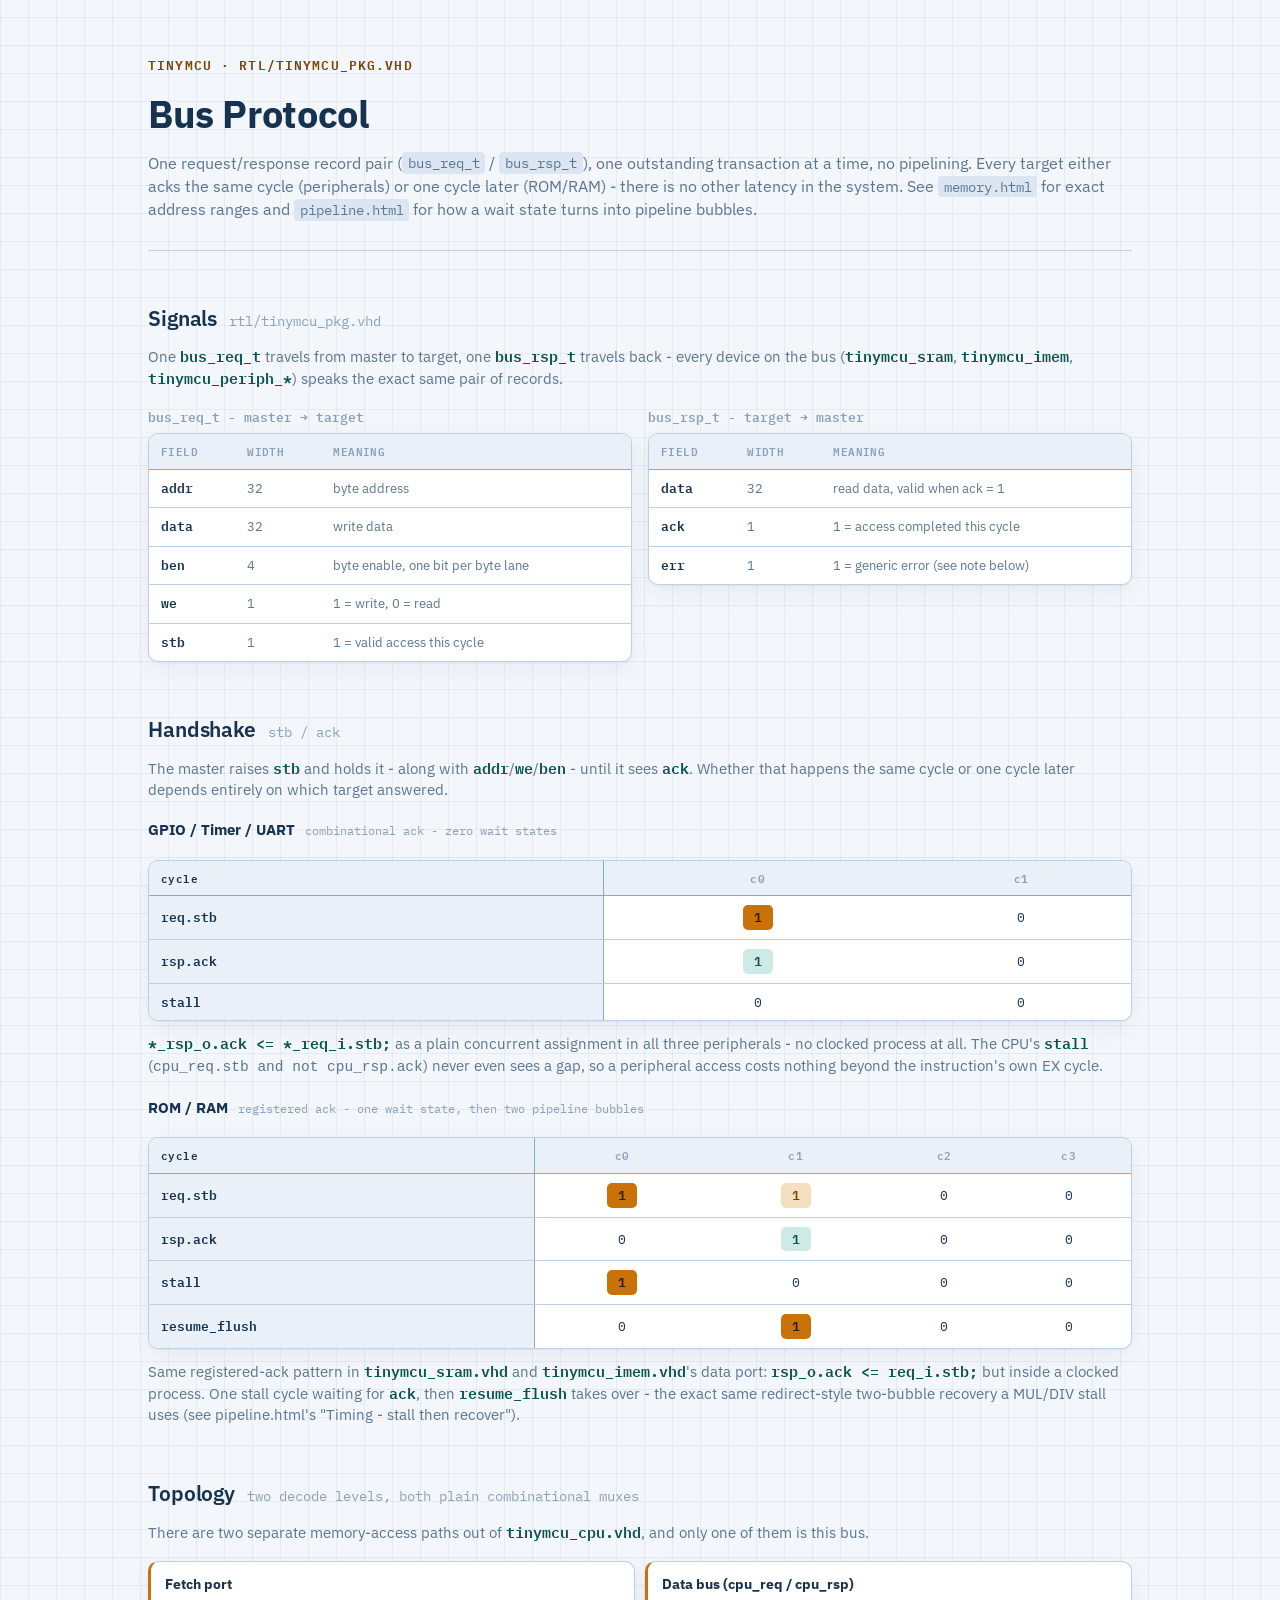
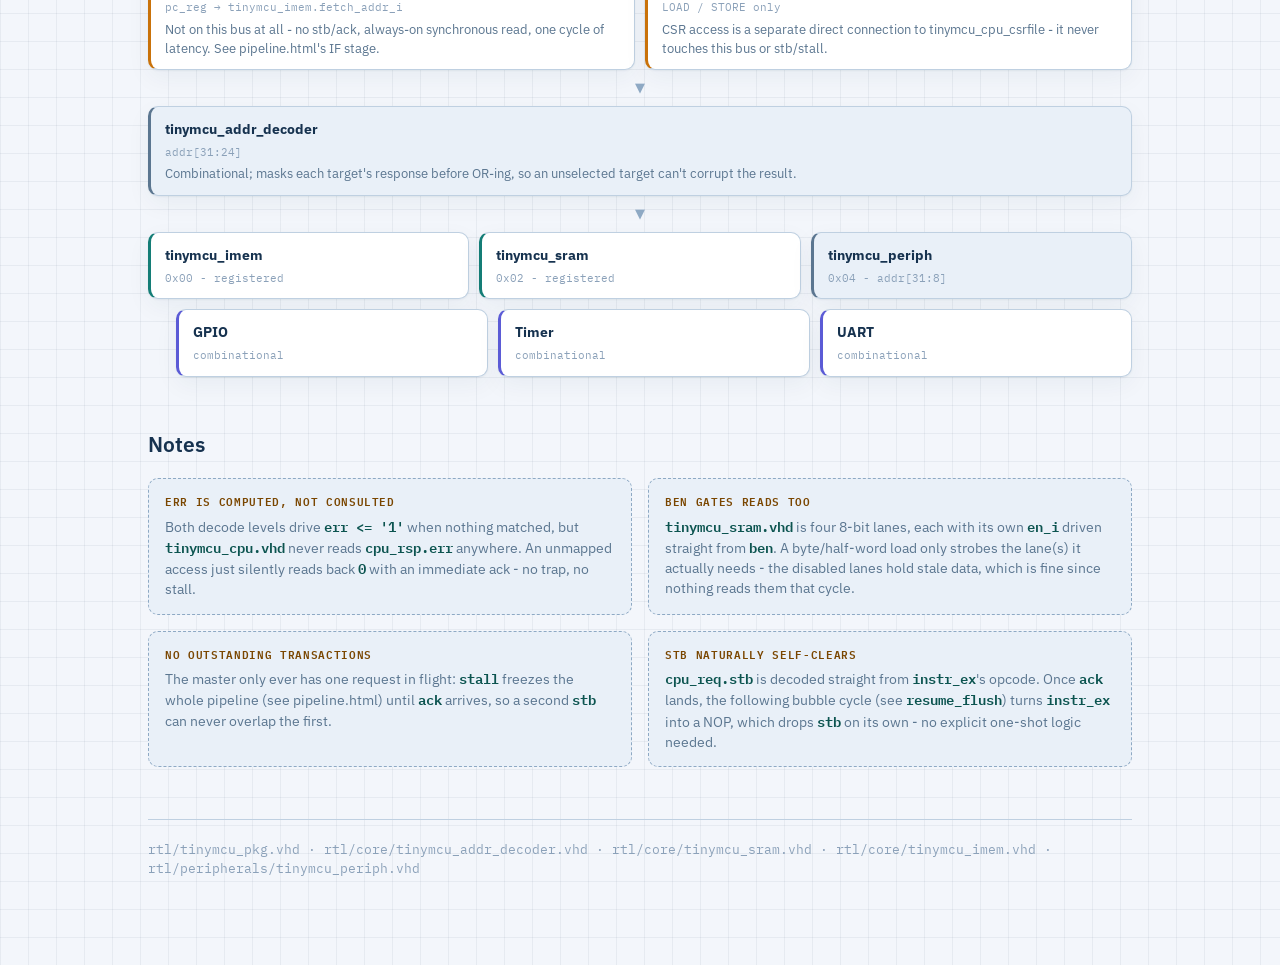
==== docs/bus.html @ 2e3e03ce "Add additional documentation" ====
<!DOCTYPE html>
<html lang="en">
<head>
<meta charset="UTF-8">
<meta name="viewport" content="width=device-width, initial-scale=1.0">
<title>TinyMCU Bus Protocol</title>
<link rel="preconnect" href="https://fonts.googleapis.com">
<link rel="preconnect" href="https://fonts.gstatic.com" crossorigin>
<link href="https://fonts.googleapis.com/css2?family=IBM+Plex+Sans:wght@400;500;600;700&family=IBM+Plex+Mono:wght@400;500;600&display=swap" rel="stylesheet">

<style>
  :root {
    --bg: #f3f6fb;
    --paper-line: rgba(22, 50, 79, 0.06);
    --surface: #ffffff;
    --surface-2: #e9f0f8;
    --surface-3: #dbe6f2;
    --ink: #16324f;
    --ink-dim: #5b7690;
    --ink-faint: #8ba1b9;
    --line: #bfd0e1;
    --line-strong: #8ea9c4;
    --accent: #c9720a;
    --accent-soft: #f4dfc0;
    --accent-ink: #7a4600;
    --accent-2: #147d76;
    --accent-2-soft: #cdeae7;
    --accent-2-ink: #0c5450;
    --accent-3: #5b5bd6;
    --accent-3-soft: #e1e0fa;
    --accent-3-ink: #3a3ab0;
    --shadow: 0 1px 2px rgba(22, 50, 79, 0.06), 0 8px 24px rgba(22, 50, 79, 0.05);
  }

  @media (prefers-color-scheme: dark) {
    :root:not([data-theme="light"]) {
      --bg: #0b2138;
      --paper-line: rgba(255, 255, 255, 0.045);
      --surface: #123255;
      --surface-2: #173b63;
      --surface-3: #1c4370;
      --ink: #eef4fb;
      --ink-dim: #9db4cd;
      --ink-faint: #6e88a3;
      --line: #2f5883;
      --line-strong: #3f6c99;
      --accent: #ffb454;
      --accent-soft: #4a3417;
      --accent-ink: #ffcf94;
      --accent-2: #5fd1c9;
      --accent-2-soft: #0f3d3a;
      --accent-2-ink: #8fe6df;
      --accent-3: #9d9dff;
      --accent-3-soft: #2a2a5c;
      --accent-3-ink: #c1c1ff;
      --shadow: 0 1px 2px rgba(0, 0, 0, 0.3), 0 12px 28px rgba(0, 0, 0, 0.35);
    }
  }

  :root[data-theme="dark"] {
    --bg: #0b2138;
    --paper-line: rgba(255, 255, 255, 0.045);
    --surface: #123255;
    --surface-2: #173b63;
    --surface-3: #1c4370;
    --ink: #eef4fb;
    --ink-dim: #9db4cd;
    --ink-faint: #6e88a3;
    --line: #2f5883;
    --line-strong: #3f6c99;
    --accent: #ffb454;
    --accent-soft: #4a3417;
    --accent-ink: #ffcf94;
    --accent-2: #5fd1c9;
    --accent-2-soft: #0f3d3a;
    --accent-2-ink: #8fe6df;
    --accent-3: #9d9dff;
    --accent-3-soft: #2a2a5c;
    --accent-3-ink: #c1c1ff;
    --shadow: 0 1px 2px rgba(0, 0, 0, 0.3), 0 12px 28px rgba(0, 0, 0, 0.35);
  }

  * { box-sizing: border-box; }

  body {
    margin: 0;
    background:
      repeating-linear-gradient(0deg, var(--paper-line) 0 1px, transparent 1px 28px),
      repeating-linear-gradient(90deg, var(--paper-line) 0 1px, transparent 1px 28px),
      var(--bg);
    color: var(--ink);
    font-family: "IBM Plex Sans", system-ui, -apple-system, "Segoe UI", sans-serif;
    line-height: 1.5;
    -webkit-font-smoothing: antialiased;
  }

  .mono { font-family: "IBM Plex Mono", "SFMono-Regular", Consolas, monospace; }
  .ref {
    font-family: "IBM Plex Mono", "SFMono-Regular", Consolas, monospace;
    font-weight: 600;
    color: var(--accent-2-ink);
  }

  main {
    max-width: 1040px;
    margin: 0 auto;
    padding: 56px 28px 88px;
    display: flex;
    flex-direction: column;
    gap: 52px;
  }

  header {
    display: flex;
    flex-direction: column;
    gap: 10px;
    padding-bottom: 28px;
    border-bottom: 1px solid var(--line);
  }
  .eyebrow {
    font-family: "IBM Plex Mono", monospace;
    font-size: 12.5px;
    letter-spacing: 0.09em;
    text-transform: uppercase;
    color: var(--accent-ink);
    font-weight: 600;
  }
  h1 {
    margin: 0;
    font-size: clamp(28px, 4vw, 38px);
    font-weight: 700;
    letter-spacing: -0.01em;
    text-wrap: balance;
  }
  header p { margin: 0; color: var(--ink-dim); font-size: 15.5px; }
  header p code {
    font-family: "IBM Plex Mono", monospace;
    font-size: 0.92em;
    background: var(--surface-3);
    padding: 0.1em 0.4em;
    border-radius: 4px;
  }

  section { display: flex; flex-direction: column; gap: 18px; }
  .section-head { display: flex; align-items: baseline; gap: 12px; flex-wrap: wrap; }
  h2 { margin: 0; font-size: 21px; font-weight: 600; letter-spacing: -0.005em; }
  .section-sub {
    color: var(--ink-faint);
    font-size: 13.5px;
    font-family: "IBM Plex Mono", monospace;
  }
  section > p.lead { margin: -6px 0 0; color: var(--ink-dim); font-size: 14.5px; }

  /* ---------- Signal field tables ---------- */
  .table-wrap {
    overflow-x: auto;
    border: 1px solid var(--line);
    border-radius: 10px;
    background: var(--surface);
    box-shadow: var(--shadow);
  }
  table.map { border-collapse: collapse; width: 100%; min-width: 520px; font-size: 13px; }
  table.map th, table.map td {
    padding: 9px 12px;
    text-align: left;
    border-bottom: 1px solid var(--line);
    vertical-align: top;
  }
  table.map thead th {
    color: var(--ink-faint);
    font-weight: 600;
    font-size: 11px;
    letter-spacing: 0.04em;
    text-transform: uppercase;
    background: var(--surface-2);
    border-bottom: 1px solid var(--line-strong);
    font-family: "IBM Plex Mono", monospace;
  }
  table.map tbody tr:last-child td { border-bottom: none; }
  table.map td.field {
    font-family: "IBM Plex Mono", monospace;
    font-weight: 600;
    color: var(--ink);
    white-space: nowrap;
  }
  table.map td.desc { color: var(--ink-dim); }

  .signal-pair {
    display: grid;
    grid-template-columns: 1fr 1fr;
    gap: 16px;
  }
  @media (max-width: 760px) { .signal-pair { grid-template-columns: 1fr; } }
  .signal-pair .table-wrap table { min-width: 0; }
  .signal-title {
    font-family: "IBM Plex Mono", monospace;
    font-weight: 600;
    font-size: 13px;
    color: var(--ink-faint);
    margin: 0 0 6px;
  }

  /* ---------- Timing tables (handshake scenarios) ---------- */
  .timing-wrap {
    overflow-x: auto;
    border: 1px solid var(--line);
    border-radius: 10px;
    background: var(--surface);
    box-shadow: var(--shadow);
  }
  table.timing {
    border-collapse: collapse;
    width: 100%;
    min-width: 480px;
    font-family: "IBM Plex Mono", monospace;
    font-size: 12.5px;
  }
  table.timing th, table.timing td {
    padding: 9px 12px;
    text-align: center;
    border-bottom: 1px solid var(--line);
    white-space: nowrap;
  }
  table.timing thead th {
    color: var(--ink-faint);
    font-weight: 600;
    font-size: 11px;
    letter-spacing: 0.04em;
    background: var(--surface-2);
    border-bottom: 1px solid var(--line-strong);
  }
  table.timing thead th:first-child, table.timing tbody th {
    text-align: left;
    color: var(--ink);
    font-weight: 600;
    background: var(--surface-2);
    border-right: 1px solid var(--line-strong);
  }
  table.timing tbody tr:last-child td, table.timing tbody tr:last-child th { border-bottom: none; }
  .cell-tag {
    display: inline-block;
    min-width: 30px;
    padding: 3px 7px;
    border-radius: 5px;
    font-weight: 600;
  }
  .tag-hi   { background: var(--accent); color: #2b1c00; }
  .tag-hold { background: var(--accent-soft); color: var(--accent-ink); }
  .tag-ok   { background: var(--accent-2-soft); color: var(--accent-2-ink); }
  .tag-lo   { color: var(--ink-faint); }

  .scenario-head {
    display: flex;
    align-items: baseline;
    gap: 10px;
    flex-wrap: wrap;
  }
  .scenario-title { font-weight: 700; font-size: 15px; }
  .scenario-cost {
    font-family: "IBM Plex Mono", monospace;
    font-size: 12px;
    color: var(--ink-faint);
  }

  /* ---------- Topology (region cards) ---------- */
  .topo {
    display: flex;
    flex-direction: column;
    gap: 10px;
  }
  .topo-row {
    display: flex;
    align-items: stretch;
    gap: 10px;
    flex-wrap: wrap;
  }
  .node {
    background: var(--surface);
    border: 1px solid var(--line);
    border-radius: 10px;
    box-shadow: var(--shadow);
    padding: 12px 14px;
    flex: 1 1 200px;
    display: flex;
    flex-direction: column;
    gap: 4px;
  }
  .node.master { border-left: 3px solid var(--accent); }
  .node.decoder { border-left: 3px solid var(--ink-dim); background: var(--surface-2); }
  .node.leaf { border-left: 3px solid var(--accent-2); }
  .node.leaf.periph { border-left: 3px solid var(--accent-3); }
  .node .n-name { font-weight: 700; font-size: 14px; }
  .node .n-sub {
    font-family: "IBM Plex Mono", monospace;
    font-size: 11px;
    color: var(--ink-faint);
  }
  .node .n-desc { font-size: 12.5px; color: var(--ink-dim); }

  .topo-arrow {
    text-align: center;
    color: var(--line-strong);
    font-size: 13px;
    margin: -2px 0;
  }

  .indent { margin-left: 28px; }

  /* ---------- Notes ---------- */
  .note {
    background: var(--surface-2);
    border: 1px dashed var(--line-strong);
    border-radius: 10px;
    padding: 14px 16px;
    display: flex;
    flex-direction: column;
    gap: 6px;
  }
  .note-head {
    font-family: "IBM Plex Mono", monospace;
    font-size: 11px;
    font-weight: 600;
    letter-spacing: 0.06em;
    text-transform: uppercase;
    color: var(--accent-ink);
  }
  .note p { margin: 0; color: var(--ink-dim); font-size: 13.5px; }
  .notes-grid { display: grid; grid-template-columns: 1fr 1fr; gap: 16px; }
  @media (max-width: 760px) { .notes-grid { grid-template-columns: 1fr; } }

  footer {
    border-top: 1px solid var(--line);
    padding-top: 20px;
    color: var(--ink-faint);
    font-size: 12.5px;
  }

  @media print {
    @page { size: A4 landscape; margin: 14mm; }
    :root, :root[data-theme="dark"] {
      --bg: #ffffff; --paper-line: transparent; --surface: #ffffff; --surface-2: #f2f5f9;
      --ink: #16324f; --ink-dim: #4c6883; --ink-faint: #7891a9; --line: #c7d5e3;
      --line-strong: #9db4cb; --accent-ink: #7a4600; --accent-2-ink: #0c5450;
      --accent-3-ink: #3a3ab0; --shadow: none;
    }
    body { background: #ffffff; }
    .table-wrap, .timing-wrap, .node { box-shadow: none; }
    section, .node, .note { break-inside: avoid; }
  }
</style>
</head>
<body>
<main>

  <header>
    <div class="eyebrow">TinyMCU &middot; rtl/tinymcu_pkg.vhd</div>
    <h1>Bus Protocol</h1>
    <p>
      One request/response record pair (<code>bus_req_t</code> / <code>bus_rsp_t</code>),
      one outstanding transaction at a time, no pipelining. Every target either acks the
      same cycle (peripherals) or one cycle later (ROM/RAM) - there is no other
      latency in the system. See <code>memory.html</code> for exact address ranges and
      <code>pipeline.html</code> for how a wait state turns into pipeline bubbles.
    </p>
  </header>

  <section>
    <div class="section-head">
      <h2>Signals</h2>
      <span class="section-sub">rtl/tinymcu_pkg.vhd</span>
    </div>
    <p class="lead">
      One <span class="ref">bus_req_t</span> travels from master to target, one
      <span class="ref">bus_rsp_t</span> travels back - every device on the bus
      (<span class="ref">tinymcu_sram</span>, <span class="ref">tinymcu_imem</span>,
      <span class="ref">tinymcu_periph_*</span>) speaks the exact same pair of records.
    </p>

    <div class="signal-pair">
      <div>
        <p class="signal-title">bus_req_t - master &rarr; target</p>
        <div class="table-wrap">
          <table class="map">
            <thead><tr><th>Field</th><th>Width</th><th>Meaning</th></tr></thead>
            <tbody>
              <tr><td class="field">addr</td><td class="desc">32</td><td class="desc">byte address</td></tr>
              <tr><td class="field">data</td><td class="desc">32</td><td class="desc">write data</td></tr>
              <tr><td class="field">ben</td><td class="desc">4</td><td class="desc">byte enable, one bit per byte lane</td></tr>
              <tr><td class="field">we</td><td class="desc">1</td><td class="desc">1 = write, 0 = read</td></tr>
              <tr><td class="field">stb</td><td class="desc">1</td><td class="desc">1 = valid access this cycle</td></tr>
            </tbody>
          </table>
        </div>
      </div>
      <div>
        <p class="signal-title">bus_rsp_t - target &rarr; master</p>
        <div class="table-wrap">
          <table class="map">
            <thead><tr><th>Field</th><th>Width</th><th>Meaning</th></tr></thead>
            <tbody>
              <tr><td class="field">data</td><td class="desc">32</td><td class="desc">read data, valid when ack = 1</td></tr>
              <tr><td class="field">ack</td><td class="desc">1</td><td class="desc">1 = access completed this cycle</td></tr>
              <tr><td class="field">err</td><td class="desc">1</td><td class="desc">1 = generic error (see note below)</td></tr>
            </tbody>
          </table>
        </div>
      </div>
    </div>
  </section>

  <section>
    <div class="section-head">
      <h2>Handshake</h2>
      <span class="section-sub">stb / ack</span>
    </div>
    <p class="lead">
      The master raises <span class="ref">stb</span> and holds it - along with
      <span class="ref">addr</span>/<span class="ref">we</span>/<span class="ref">ben</span> -
      until it sees <span class="ref">ack</span>. Whether that happens the same cycle or one
      cycle later depends entirely on which target answered.
    </p>

    <div class="scenario-head">
      <span class="scenario-title">GPIO / Timer / UART</span>
      <span class="scenario-cost">combinational ack - zero wait states</span>
    </div>
    <div class="timing-wrap">
      <table class="timing">
        <thead><tr><th>cycle</th><th>c0</th><th>c1</th></tr></thead>
        <tbody>
          <tr><th>req.stb</th><td><span class="cell-tag tag-hi">1</span></td><td>0</td></tr>
          <tr><th>rsp.ack</th><td><span class="cell-tag tag-ok">1</span></td><td>0</td></tr>
          <tr><th>stall</th><td>0</td><td>0</td></tr>
        </tbody>
      </table>
    </div>
    <p class="lead">
      <span class="ref">*_rsp_o.ack &lt;= *_req_i.stb;</span> as a plain concurrent
      assignment in all three peripherals - no clocked process at all. The CPU's
      <span class="ref">stall</span> (<code>cpu_req.stb and not cpu_rsp.ack</code>) never
      even sees a gap, so a peripheral access costs nothing beyond the instruction's own EX cycle.
    </p>

    <div class="scenario-head">
      <span class="scenario-title">ROM / RAM</span>
      <span class="scenario-cost">registered ack - one wait state, then two pipeline bubbles</span>
    </div>
    <div class="timing-wrap">
      <table class="timing">
        <thead><tr><th>cycle</th><th>c0</th><th>c1</th><th>c2</th><th>c3</th></tr></thead>
        <tbody>
          <tr><th>req.stb</th><td><span class="cell-tag tag-hi">1</span></td><td><span class="cell-tag tag-hold">1</span></td><td>0</td><td>0</td></tr>
          <tr><th>rsp.ack</th><td>0</td><td><span class="cell-tag tag-ok">1</span></td><td>0</td><td>0</td></tr>
          <tr><th>stall</th><td><span class="cell-tag tag-hi">1</span></td><td>0</td><td>0</td><td>0</td></tr>
          <tr><th>resume_flush</th><td>0</td><td><span class="cell-tag tag-hi">1</span></td><td>0</td><td>0</td></tr>
        </tbody>
      </table>
    </div>
    <p class="lead">
      Same registered-ack pattern in <span class="ref">tinymcu_sram.vhd</span> and
      <span class="ref">tinymcu_imem.vhd</span>'s data port: <span class="ref">rsp_o.ack &lt;= req_i.stb;</span>
      but inside a clocked process. One stall cycle waiting for <span class="ref">ack</span>,
      then <span class="ref">resume_flush</span> takes over - the exact same
      redirect-style two-bubble recovery a MUL/DIV stall uses (see pipeline.html's
      "Timing - stall then recover").
    </p>
  </section>

  <section>
    <div class="section-head">
      <h2>Topology</h2>
      <span class="section-sub">two decode levels, both plain combinational muxes</span>
    </div>
    <p class="lead">
      There are two separate memory-access paths out of <span class="ref">tinymcu_cpu.vhd</span>,
      and only one of them is this bus.
    </p>

    <div class="topo">
      <div class="topo-row">
        <div class="node master">
          <span class="n-name">Fetch port</span>
          <span class="n-sub">pc_reg &rarr; tinymcu_imem.fetch_addr_i</span>
          <span class="n-desc">Not on this bus at all - no stb/ack, always-on synchronous read, one cycle of latency. See pipeline.html's IF stage.</span>
        </div>
        <div class="node master">
          <span class="n-name">Data bus (cpu_req / cpu_rsp)</span>
          <span class="n-sub">LOAD / STORE only</span>
          <span class="n-desc">CSR access is a separate direct connection to tinymcu_cpu_csrfile - it never touches this bus or stb/stall.</span>
        </div>
      </div>

      <div class="topo-arrow">&#9660;</div>

      <div class="topo-row">
        <div class="node decoder" style="flex-basis: 100%;">
          <span class="n-name">tinymcu_addr_decoder</span>
          <span class="n-sub">addr[31:24]</span>
          <span class="n-desc">Combinational; masks each target's response before OR-ing, so an unselected target can't corrupt the result.</span>
        </div>
      </div>

      <div class="topo-arrow">&#9660;</div>

      <div class="topo-row">
        <div class="node leaf">
          <span class="n-name">tinymcu_imem</span>
          <span class="n-sub">0x00 - registered</span>
        </div>
        <div class="node leaf">
          <span class="n-name">tinymcu_sram</span>
          <span class="n-sub">0x02 - registered</span>
        </div>
        <div class="node decoder">
          <span class="n-name">tinymcu_periph</span>
          <span class="n-sub">0x04 - addr[31:8]</span>
        </div>
      </div>

      <div class="topo-row indent" style="flex-basis: 66%;">
        <div class="node leaf periph">
          <span class="n-name">GPIO</span>
          <span class="n-sub">combinational</span>
        </div>
        <div class="node leaf periph">
          <span class="n-name">Timer</span>
          <span class="n-sub">combinational</span>
        </div>
        <div class="node leaf periph">
          <span class="n-name">UART</span>
          <span class="n-sub">combinational</span>
        </div>
      </div>
    </div>
  </section>

  <section>
    <div class="section-head">
      <h2>Notes</h2>
    </div>
    <div class="notes-grid">
      <div class="note">
        <div class="note-head">err is computed, not consulted</div>
        <p>
          Both decode levels drive <span class="ref">err &lt;= '1'</span> when nothing
          matched, but <span class="ref">tinymcu_cpu.vhd</span> never reads
          <span class="ref">cpu_rsp.err</span> anywhere. An unmapped access just silently
          reads back <span class="ref">0</span> with an immediate ack - no trap, no stall.
        </p>
      </div>
      <div class="note">
        <div class="note-head">ben gates reads too</div>
        <p>
          <span class="ref">tinymcu_sram.vhd</span> is four 8-bit lanes, each with its own
          <span class="ref">en_i</span> driven straight from <span class="ref">ben</span>.
          A byte/half-word load only strobes the lane(s) it actually needs - the
          disabled lanes hold stale data, which is fine since nothing reads them that cycle.
        </p>
      </div>
      <div class="note">
        <div class="note-head">No outstanding transactions</div>
        <p>
          The master only ever has one request in flight: <span class="ref">stall</span>
          freezes the whole pipeline (see pipeline.html) until <span class="ref">ack</span>
          arrives, so a second <span class="ref">stb</span> can never overlap the first.
        </p>
      </div>
      <div class="note">
        <div class="note-head">stb naturally self-clears</div>
        <p>
          <span class="ref">cpu_req.stb</span> is decoded straight from
          <span class="ref">instr_ex</span>'s opcode. Once <span class="ref">ack</span> lands,
          the following bubble cycle (see <span class="ref">resume_flush</span>) turns
          <span class="ref">instr_ex</span> into a NOP, which drops <span class="ref">stb</span>
          on its own - no explicit one-shot logic needed.
        </p>
      </div>
    </div>
  </section>

  <footer>
    <span class="mono">rtl/tinymcu_pkg.vhd &middot; rtl/core/tinymcu_addr_decoder.vhd &middot; rtl/core/tinymcu_sram.vhd &middot; rtl/core/tinymcu_imem.vhd &middot; rtl/peripherals/tinymcu_periph.vhd</span>
  </footer>

</main>
</body>
</html>
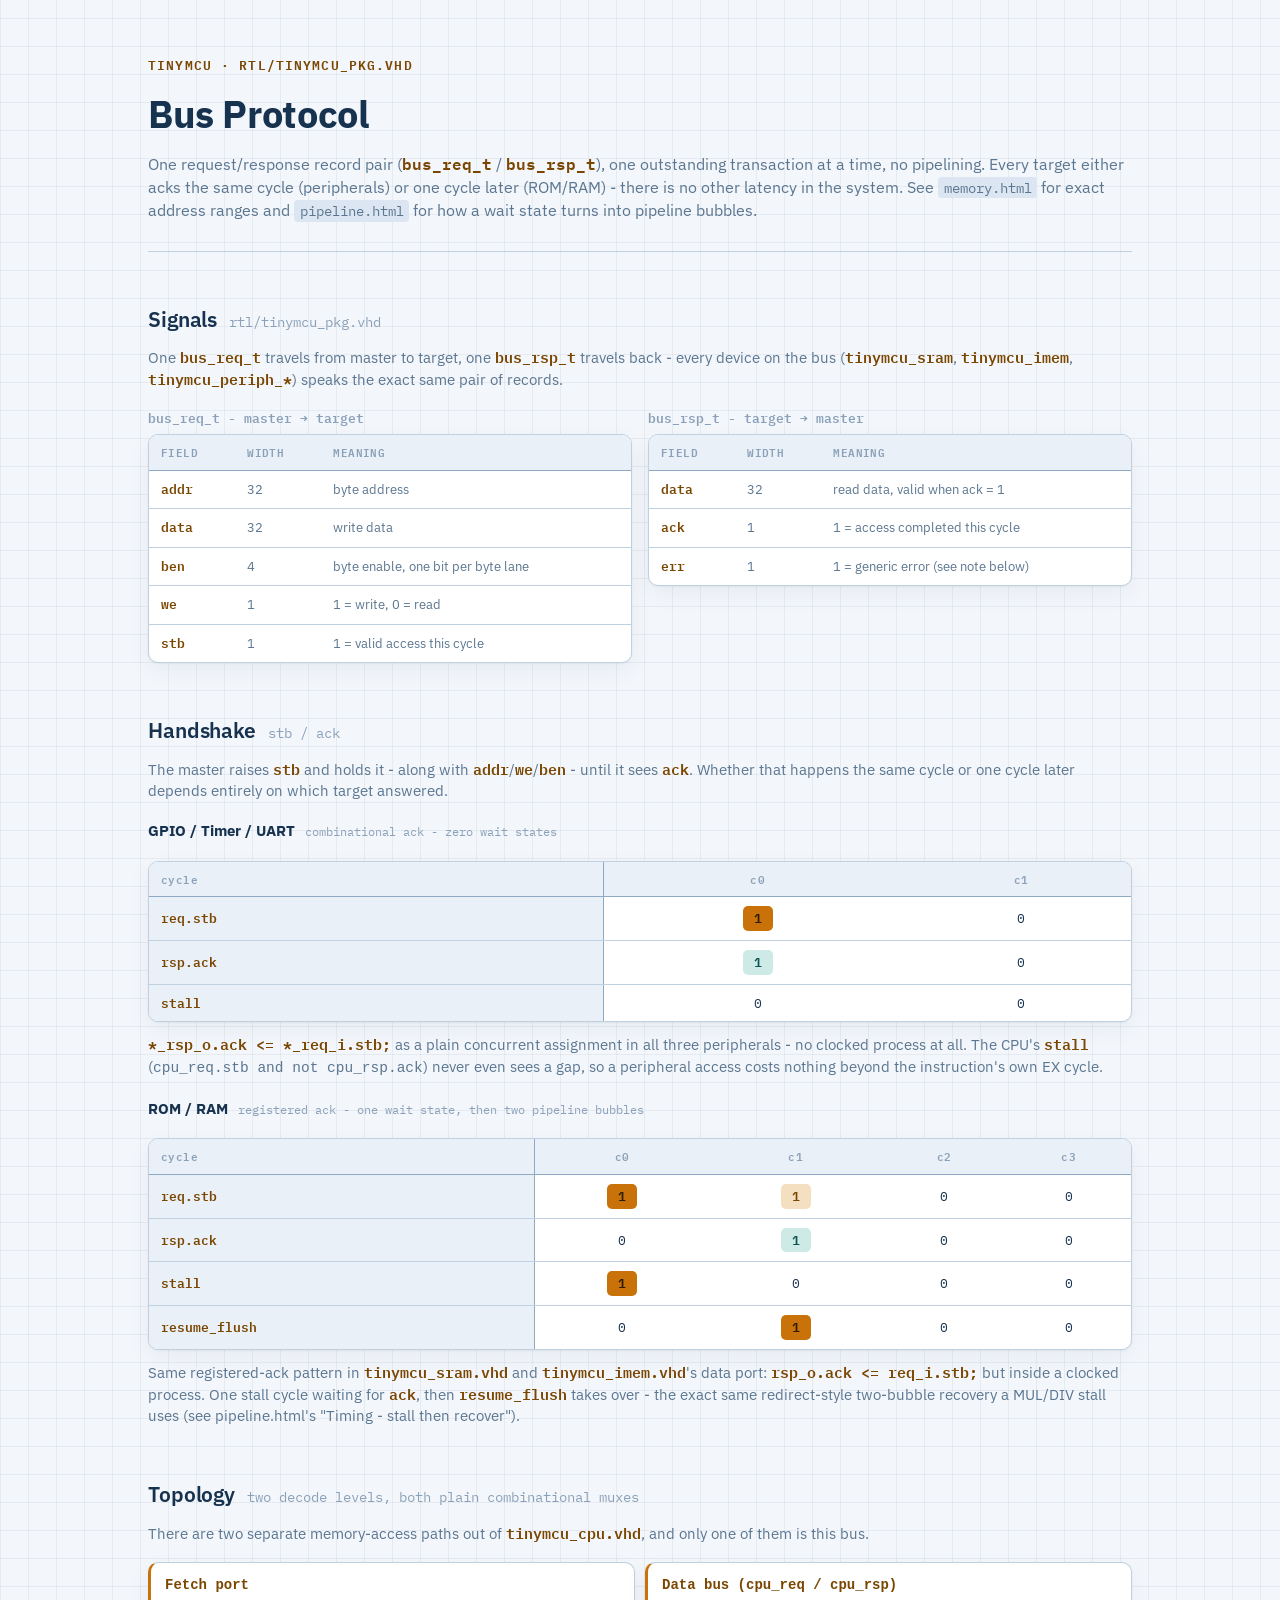
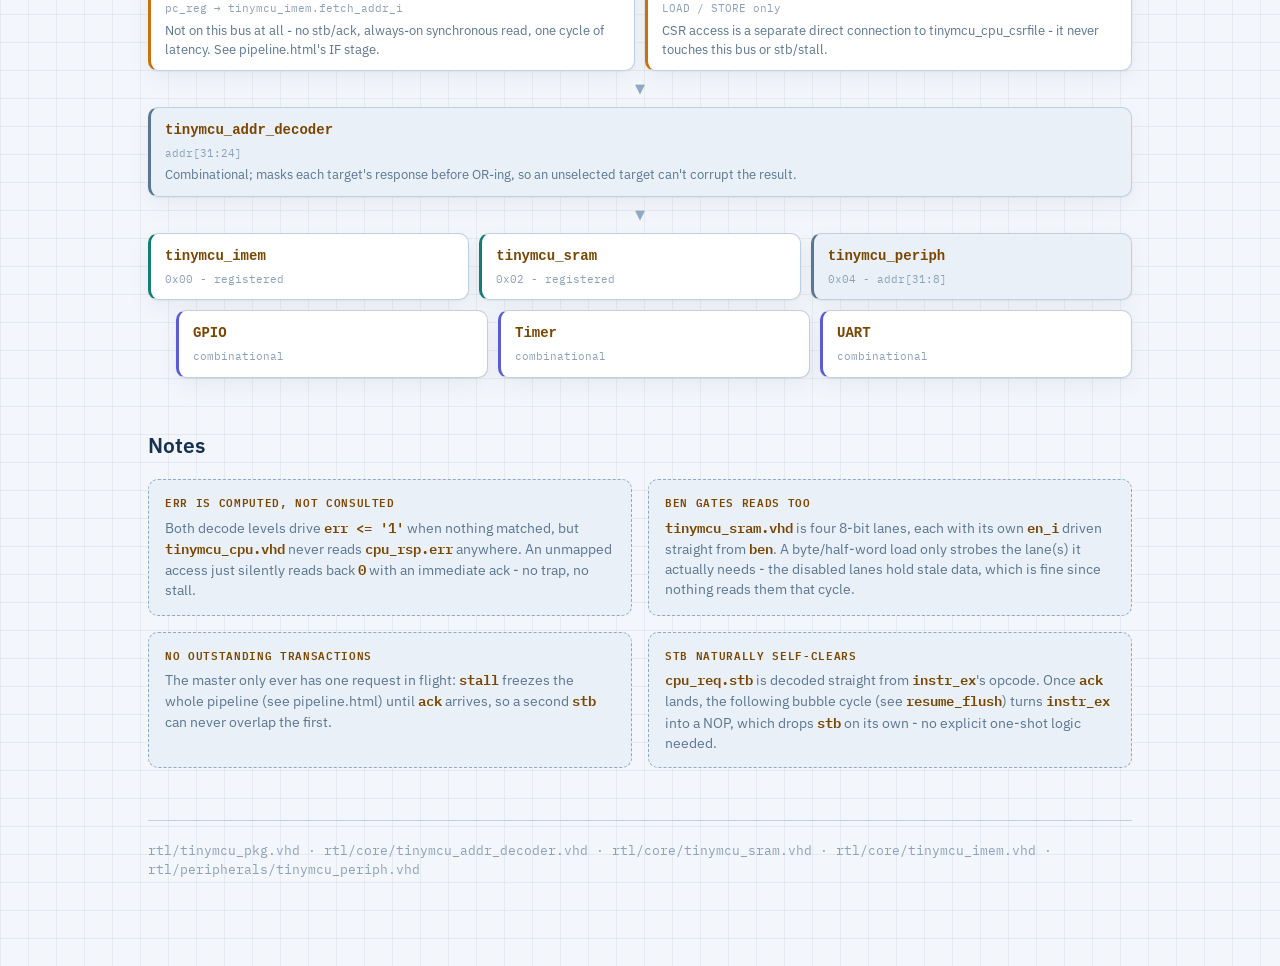
==== commit 8a4e8f8b: "Add interrupt support for the GPIO module" ====
--- a/docs/bus.html
+++ b/docs/bus.html
@@ -7,183 +7,11 @@
 <link rel="preconnect" href="https://fonts.googleapis.com">
 <link rel="preconnect" href="https://fonts.gstatic.com" crossorigin>
 <link href="https://fonts.googleapis.com/css2?family=IBM+Plex+Sans:wght@400;500;600;700&family=IBM+Plex+Mono:wght@400;500;600&display=swap" rel="stylesheet">
+<link rel="stylesheet" href="tinymcu-docs.css">
 
 <style>
-  :root {
-    --bg: #f3f6fb;
-    --paper-line: rgba(22, 50, 79, 0.06);
-    --surface: #ffffff;
-    --surface-2: #e9f0f8;
-    --surface-3: #dbe6f2;
-    --ink: #16324f;
-    --ink-dim: #5b7690;
-    --ink-faint: #8ba1b9;
-    --line: #bfd0e1;
-    --line-strong: #8ea9c4;
-    --accent: #c9720a;
-    --accent-soft: #f4dfc0;
-    --accent-ink: #7a4600;
-    --accent-2: #147d76;
-    --accent-2-soft: #cdeae7;
-    --accent-2-ink: #0c5450;
-    --accent-3: #5b5bd6;
-    --accent-3-soft: #e1e0fa;
-    --accent-3-ink: #3a3ab0;
-    --shadow: 0 1px 2px rgba(22, 50, 79, 0.06), 0 8px 24px rgba(22, 50, 79, 0.05);
-  }
-
-  @media (prefers-color-scheme: dark) {
-    :root:not([data-theme="light"]) {
-      --bg: #0b2138;
-      --paper-line: rgba(255, 255, 255, 0.045);
-      --surface: #123255;
-      --surface-2: #173b63;
-      --surface-3: #1c4370;
-      --ink: #eef4fb;
-      --ink-dim: #9db4cd;
-      --ink-faint: #6e88a3;
-      --line: #2f5883;
-      --line-strong: #3f6c99;
-      --accent: #ffb454;
-      --accent-soft: #4a3417;
-      --accent-ink: #ffcf94;
-      --accent-2: #5fd1c9;
-      --accent-2-soft: #0f3d3a;
-      --accent-2-ink: #8fe6df;
-      --accent-3: #9d9dff;
-      --accent-3-soft: #2a2a5c;
-      --accent-3-ink: #c1c1ff;
-      --shadow: 0 1px 2px rgba(0, 0, 0, 0.3), 0 12px 28px rgba(0, 0, 0, 0.35);
-    }
-  }
-
-  :root[data-theme="dark"] {
-    --bg: #0b2138;
-    --paper-line: rgba(255, 255, 255, 0.045);
-    --surface: #123255;
-    --surface-2: #173b63;
-    --surface-3: #1c4370;
-    --ink: #eef4fb;
-    --ink-dim: #9db4cd;
-    --ink-faint: #6e88a3;
-    --line: #2f5883;
-    --line-strong: #3f6c99;
-    --accent: #ffb454;
-    --accent-soft: #4a3417;
-    --accent-ink: #ffcf94;
-    --accent-2: #5fd1c9;
-    --accent-2-soft: #0f3d3a;
-    --accent-2-ink: #8fe6df;
-    --accent-3: #9d9dff;
-    --accent-3-soft: #2a2a5c;
-    --accent-3-ink: #c1c1ff;
-    --shadow: 0 1px 2px rgba(0, 0, 0, 0.3), 0 12px 28px rgba(0, 0, 0, 0.35);
-  }
-
-  * { box-sizing: border-box; }
-
-  body {
-    margin: 0;
-    background:
-      repeating-linear-gradient(0deg, var(--paper-line) 0 1px, transparent 1px 28px),
-      repeating-linear-gradient(90deg, var(--paper-line) 0 1px, transparent 1px 28px),
-      var(--bg);
-    color: var(--ink);
-    font-family: "IBM Plex Sans", system-ui, -apple-system, "Segoe UI", sans-serif;
-    line-height: 1.5;
-    -webkit-font-smoothing: antialiased;
-  }
-
-  .mono { font-family: "IBM Plex Mono", "SFMono-Regular", Consolas, monospace; }
-  .ref {
-    font-family: "IBM Plex Mono", "SFMono-Regular", Consolas, monospace;
-    font-weight: 600;
-    color: var(--accent-2-ink);
-  }
-
-  main {
-    max-width: 1040px;
-    margin: 0 auto;
-    padding: 56px 28px 88px;
-    display: flex;
-    flex-direction: column;
-    gap: 52px;
-  }
-
-  header {
-    display: flex;
-    flex-direction: column;
-    gap: 10px;
-    padding-bottom: 28px;
-    border-bottom: 1px solid var(--line);
-  }
-  .eyebrow {
-    font-family: "IBM Plex Mono", monospace;
-    font-size: 12.5px;
-    letter-spacing: 0.09em;
-    text-transform: uppercase;
-    color: var(--accent-ink);
-    font-weight: 600;
-  }
-  h1 {
-    margin: 0;
-    font-size: clamp(28px, 4vw, 38px);
-    font-weight: 700;
-    letter-spacing: -0.01em;
-    text-wrap: balance;
-  }
-  header p { margin: 0; color: var(--ink-dim); font-size: 15.5px; }
-  header p code {
-    font-family: "IBM Plex Mono", monospace;
-    font-size: 0.92em;
-    background: var(--surface-3);
-    padding: 0.1em 0.4em;
-    border-radius: 4px;
-  }
-
-  section { display: flex; flex-direction: column; gap: 18px; }
-  .section-head { display: flex; align-items: baseline; gap: 12px; flex-wrap: wrap; }
-  h2 { margin: 0; font-size: 21px; font-weight: 600; letter-spacing: -0.005em; }
-  .section-sub {
-    color: var(--ink-faint);
-    font-size: 13.5px;
-    font-family: "IBM Plex Mono", monospace;
-  }
-  section > p.lead { margin: -6px 0 0; color: var(--ink-dim); font-size: 14.5px; }
-
-  /* ---------- Signal field tables ---------- */
-  .table-wrap {
-    overflow-x: auto;
-    border: 1px solid var(--line);
-    border-radius: 10px;
-    background: var(--surface);
-    box-shadow: var(--shadow);
-  }
-  table.map { border-collapse: collapse; width: 100%; min-width: 520px; font-size: 13px; }
-  table.map th, table.map td {
-    padding: 9px 12px;
-    text-align: left;
-    border-bottom: 1px solid var(--line);
-    vertical-align: top;
-  }
-  table.map thead th {
-    color: var(--ink-faint);
-    font-weight: 600;
-    font-size: 11px;
-    letter-spacing: 0.04em;
-    text-transform: uppercase;
-    background: var(--surface-2);
-    border-bottom: 1px solid var(--line-strong);
-    font-family: "IBM Plex Mono", monospace;
-  }
-  table.map tbody tr:last-child td { border-bottom: none; }
-  table.map td.field {
-    font-family: "IBM Plex Mono", monospace;
-    font-weight: 600;
-    color: var(--ink);
-    white-space: nowrap;
-  }
-  table.map td.desc { color: var(--ink-dim); }
+  /* ---------- Signal field tables: page-specific width ---------- */
+  table.map { min-width: 520px; }
 
   .signal-pair {
     display: grid;
@@ -200,54 +28,8 @@
     margin: 0 0 6px;
   }
 
-  /* ---------- Timing tables (handshake scenarios) ---------- */
-  .timing-wrap {
-    overflow-x: auto;
-    border: 1px solid var(--line);
-    border-radius: 10px;
-    background: var(--surface);
-    box-shadow: var(--shadow);
-  }
-  table.timing {
-    border-collapse: collapse;
-    width: 100%;
-    min-width: 480px;
-    font-family: "IBM Plex Mono", monospace;
-    font-size: 12.5px;
-  }
-  table.timing th, table.timing td {
-    padding: 9px 12px;
-    text-align: center;
-    border-bottom: 1px solid var(--line);
-    white-space: nowrap;
-  }
-  table.timing thead th {
-    color: var(--ink-faint);
-    font-weight: 600;
-    font-size: 11px;
-    letter-spacing: 0.04em;
-    background: var(--surface-2);
-    border-bottom: 1px solid var(--line-strong);
-  }
-  table.timing thead th:first-child, table.timing tbody th {
-    text-align: left;
-    color: var(--ink);
-    font-weight: 600;
-    background: var(--surface-2);
-    border-right: 1px solid var(--line-strong);
-  }
-  table.timing tbody tr:last-child td, table.timing tbody tr:last-child th { border-bottom: none; }
-  .cell-tag {
-    display: inline-block;
-    min-width: 30px;
-    padding: 3px 7px;
-    border-radius: 5px;
-    font-weight: 600;
-  }
-  .tag-hi   { background: var(--accent); color: #2b1c00; }
-  .tag-hold { background: var(--accent-soft); color: var(--accent-ink); }
-  .tag-ok   { background: var(--accent-2-soft); color: var(--accent-2-ink); }
-  .tag-lo   { color: var(--ink-faint); }
+  /* ---------- Timing tables (handshake scenarios): page-specific width ---------- */
+  table.timing { min-width: 480px; }
 
   .scenario-head {
     display: flex;
@@ -289,7 +71,7 @@
   .node.decoder { border-left: 3px solid var(--ink-dim); background: var(--surface-2); }
   .node.leaf { border-left: 3px solid var(--accent-2); }
   .node.leaf.periph { border-left: 3px solid var(--accent-3); }
-  .node .n-name { font-weight: 700; font-size: 14px; }
+  .node .n-name { font-family: "IBM Plex Mono", monospace; font-weight: 700; font-size: 14px; color: var(--accent-ink); }
   .node .n-sub {
     font-family: "IBM Plex Mono", monospace;
     font-size: 11px;
@@ -306,46 +88,11 @@
 
   .indent { margin-left: 28px; }
 
-  /* ---------- Notes ---------- */
-  .note {
-    background: var(--surface-2);
-    border: 1px dashed var(--line-strong);
-    border-radius: 10px;
-    padding: 14px 16px;
-    display: flex;
-    flex-direction: column;
-    gap: 6px;
-  }
-  .note-head {
-    font-family: "IBM Plex Mono", monospace;
-    font-size: 11px;
-    font-weight: 600;
-    letter-spacing: 0.06em;
-    text-transform: uppercase;
-    color: var(--accent-ink);
-  }
-  .note p { margin: 0; color: var(--ink-dim); font-size: 13.5px; }
-  .notes-grid { display: grid; grid-template-columns: 1fr 1fr; gap: 16px; }
-  @media (max-width: 760px) { .notes-grid { grid-template-columns: 1fr; } }
-
-  footer {
-    border-top: 1px solid var(--line);
-    padding-top: 20px;
-    color: var(--ink-faint);
-    font-size: 12.5px;
-  }
-
+  /* ---------- Print: page-specific additions on top of the shared
+     print base (docs/tinymcu-docs.css) ---------- */
   @media print {
-    @page { size: A4 landscape; margin: 14mm; }
-    :root, :root[data-theme="dark"] {
-      --bg: #ffffff; --paper-line: transparent; --surface: #ffffff; --surface-2: #f2f5f9;
-      --ink: #16324f; --ink-dim: #4c6883; --ink-faint: #7891a9; --line: #c7d5e3;
-      --line-strong: #9db4cb; --accent-ink: #7a4600; --accent-2-ink: #0c5450;
-      --accent-3-ink: #3a3ab0; --shadow: none;
-    }
-    body { background: #ffffff; }
-    .table-wrap, .timing-wrap, .node { box-shadow: none; }
-    section, .node, .note { break-inside: avoid; }
+    .node { box-shadow: none; }
+    .node, .note { break-inside: avoid; }
   }
 </style>
 </head>
@@ -356,7 +103,7 @@
     <div class="eyebrow">TinyMCU &middot; rtl/tinymcu_pkg.vhd</div>
     <h1>Bus Protocol</h1>
     <p>
-      One request/response record pair (<code>bus_req_t</code> / <code>bus_rsp_t</code>),
+      One request/response record pair (<span class="ref">bus_req_t</span> / <span class="ref">bus_rsp_t</span>),
       one outstanding transaction at a time, no pipelining. Every target either acks the
       same cycle (peripherals) or one cycle later (ROM/RAM) - there is no other
       latency in the system. See <code>memory.html</code> for exact address ranges and
--- a/docs/tinymcu-docs.css
+++ b/docs/tinymcu-docs.css
@@ -0,0 +1,352 @@
+/*
+ * Shared stylesheet for the TinyMCU docs/*.html reference documents
+ * (pipeline.html, memory.html, bus.html, gpio.html). Holds everything
+ * that's genuinely common: the color/type tokens, base typography, and
+ * the handful of components every doc reuses (header, section
+ * scaffolding, table.map, table.timing, .note, footer, print base).
+ *
+ * One rule drives all of it: `.ref` is THE style for "this text names a
+ * specific signal/register/field/function" -- bold mono, --accent-ink --
+ * used identically whether it's a <span> in prose or a table cell
+ * (table.map td.field, table.api td.fn, table.timing tbody th). Colors
+ * that encode something ELSE (which memory region, what a signal
+ * drives, a pin's drive state, ...) are deliberately different and stay
+ * defined in each page's own <style> block, not here.
+ */
+
+:root {
+  --bg: #f3f6fb;
+  --paper-line: rgba(22, 50, 79, 0.06);
+  --surface: #ffffff;
+  --surface-2: #e9f0f8;
+  --surface-3: #dbe6f2;
+  --ink: #16324f;
+  --ink-dim: #5b7690;
+  --ink-faint: #8ba1b9;
+  --line: #bfd0e1;
+  --line-strong: #8ea9c4;
+  --accent: #c9720a;
+  --accent-soft: #f4dfc0;
+  --accent-ink: #7a4600;
+  --accent-2: #147d76;
+  --accent-2-soft: #cdeae7;
+  --accent-2-ink: #0c5450;
+  --accent-3: #5b5bd6;
+  --accent-3-soft: #e1e0fa;
+  --accent-3-ink: #3a3ab0;
+  --shadow: 0 1px 2px rgba(22, 50, 79, 0.06), 0 8px 24px rgba(22, 50, 79, 0.05);
+}
+
+@media (prefers-color-scheme: dark) {
+  :root:not([data-theme="light"]) {
+    --bg: #0b2138;
+    --paper-line: rgba(255, 255, 255, 0.045);
+    --surface: #123255;
+    --surface-2: #173b63;
+    --surface-3: #1c4370;
+    --ink: #eef4fb;
+    --ink-dim: #9db4cd;
+    --ink-faint: #6e88a3;
+    --line: #2f5883;
+    --line-strong: #3f6c99;
+    --accent: #ffb454;
+    --accent-soft: #4a3417;
+    --accent-ink: #ffcf94;
+    --accent-2: #5fd1c9;
+    --accent-2-soft: #0f3d3a;
+    --accent-2-ink: #8fe6df;
+    --accent-3: #9d9dff;
+    --accent-3-soft: #2a2a5c;
+    --accent-3-ink: #c1c1ff;
+    --shadow: 0 1px 2px rgba(0, 0, 0, 0.3), 0 12px 28px rgba(0, 0, 0, 0.35);
+  }
+}
+
+:root[data-theme="dark"] {
+  --bg: #0b2138;
+  --paper-line: rgba(255, 255, 255, 0.045);
+  --surface: #123255;
+  --surface-2: #173b63;
+  --surface-3: #1c4370;
+  --ink: #eef4fb;
+  --ink-dim: #9db4cd;
+  --ink-faint: #6e88a3;
+  --line: #2f5883;
+  --line-strong: #3f6c99;
+  --accent: #ffb454;
+  --accent-soft: #4a3417;
+  --accent-ink: #ffcf94;
+  --accent-2: #5fd1c9;
+  --accent-2-soft: #0f3d3a;
+  --accent-2-ink: #8fe6df;
+  --accent-3: #9d9dff;
+  --accent-3-soft: #2a2a5c;
+  --accent-3-ink: #c1c1ff;
+  --shadow: 0 1px 2px rgba(0, 0, 0, 0.3), 0 12px 28px rgba(0, 0, 0, 0.35);
+}
+
+* { box-sizing: border-box; }
+
+body {
+  margin: 0;
+  background:
+    repeating-linear-gradient(0deg, var(--paper-line) 0 1px, transparent 1px 28px),
+    repeating-linear-gradient(90deg, var(--paper-line) 0 1px, transparent 1px 28px),
+    var(--bg);
+  color: var(--ink);
+  font-family: "IBM Plex Sans", system-ui, -apple-system, "Segoe UI", sans-serif;
+  line-height: 1.5;
+  -webkit-font-smoothing: antialiased;
+}
+
+.mono { font-family: "IBM Plex Mono", "SFMono-Regular", Consolas, monospace; }
+
+/* THE variable/signal/register/function name style -- text and tables alike. */
+.ref,
+table.map td.field,
+table.api td.fn,
+table.timing tbody th {
+  font-family: "IBM Plex Mono", "SFMono-Regular", Consolas, monospace;
+  font-weight: 600;
+  color: var(--accent-ink);
+}
+
+.cyc {
+  font-family: "IBM Plex Mono", "SFMono-Regular", Consolas, monospace;
+  font-weight: 600;
+  font-size: 0.9em;
+  color: var(--ink);
+  background: var(--surface-3);
+  padding: 1px 6px;
+  border-radius: 4px;
+  white-space: nowrap;
+}
+
+main {
+  max-width: 1040px;
+  margin: 0 auto;
+  padding: 56px 28px 88px;
+  display: flex;
+  flex-direction: column;
+  gap: 52px;
+}
+
+/* ---------- Header ---------- */
+header {
+  display: flex;
+  flex-direction: column;
+  gap: 10px;
+  padding-bottom: 28px;
+  border-bottom: 1px solid var(--line);
+}
+
+.eyebrow {
+  font-family: "IBM Plex Mono", monospace;
+  font-size: 12.5px;
+  letter-spacing: 0.09em;
+  text-transform: uppercase;
+  color: var(--accent-ink);
+  font-weight: 600;
+}
+
+h1 {
+  margin: 0;
+  font-size: clamp(28px, 4vw, 38px);
+  font-weight: 700;
+  letter-spacing: -0.01em;
+  text-wrap: balance;
+}
+
+header p {
+  margin: 0;
+  color: var(--ink-dim);
+  font-size: 15.5px;
+}
+
+header p code {
+  font-family: "IBM Plex Mono", monospace;
+  font-size: 0.92em;
+  background: var(--surface-3);
+  padding: 0.1em 0.4em;
+  border-radius: 4px;
+}
+
+/* ---------- Section scaffolding ---------- */
+section { display: flex; flex-direction: column; gap: 18px; }
+
+.section-head { display: flex; align-items: baseline; gap: 12px; flex-wrap: wrap; }
+
+h2 {
+  margin: 0;
+  font-size: 21px;
+  font-weight: 600;
+  letter-spacing: -0.005em;
+}
+
+.section-sub {
+  color: var(--ink-faint);
+  font-size: 13.5px;
+  font-family: "IBM Plex Mono", monospace;
+}
+
+section > p.lead {
+  margin: -6px 0 0;
+  color: var(--ink-dim);
+  font-size: 14.5px;
+}
+
+/* ---------- table.map (register/signal field tables) ---------- */
+.table-wrap {
+  overflow-x: auto;
+  border: 1px solid var(--line);
+  border-radius: 10px;
+  background: var(--surface);
+  box-shadow: var(--shadow);
+}
+
+table.map { border-collapse: collapse; width: 100%; font-size: 13px; }
+table.map th, table.map td {
+  padding: 9px 12px;
+  text-align: left;
+  border-bottom: 1px solid var(--line);
+  vertical-align: top;
+}
+table.map thead th {
+  color: var(--ink-faint);
+  font-weight: 600;
+  font-size: 11px;
+  letter-spacing: 0.04em;
+  text-transform: uppercase;
+  background: var(--surface-2);
+  border-bottom: 1px solid var(--line-strong);
+  font-family: "IBM Plex Mono", monospace;
+}
+table.map tbody tr:last-child td { border-bottom: none; }
+table.map td.field { white-space: nowrap; }
+table.map td.desc { color: var(--ink-dim); }
+table.map td.desc code {
+  font-family: "IBM Plex Mono", monospace;
+  color: var(--accent-ink);
+  font-weight: 600;
+}
+
+/* ---------- table.timing (cycle-by-cycle traces) ---------- */
+.timing-wrap {
+  overflow-x: auto;
+  border: 1px solid var(--line);
+  border-radius: 10px;
+  background: var(--surface);
+  box-shadow: var(--shadow);
+}
+
+table.timing {
+  border-collapse: collapse;
+  width: 100%;
+  font-family: "IBM Plex Mono", monospace;
+  font-size: 12.5px;
+}
+table.timing th, table.timing td {
+  padding: 9px 12px;
+  text-align: center;
+  border-bottom: 1px solid var(--line);
+  white-space: nowrap;
+}
+table.timing thead th {
+  color: var(--ink-faint);
+  font-weight: 600;
+  font-size: 11px;
+  letter-spacing: 0.04em;
+  background: var(--surface-2);
+  border-bottom: 1px solid var(--line-strong);
+}
+table.timing thead th:first-child, table.timing tbody th {
+  text-align: left;
+  background: var(--surface-2);
+  border-right: 1px solid var(--line-strong);
+}
+table.timing tbody th .hint { display: block; font-weight: 400; color: var(--ink-faint); font-size: 10.5px; margin-top: 1px; }
+table.timing tbody tr:last-child td, table.timing tbody tr:last-child th { border-bottom: none; }
+
+.cell-tag {
+  display: inline-block;
+  min-width: 30px;
+  padding: 3px 7px;
+  border-radius: 5px;
+  font-weight: 600;
+}
+.tag-idle   { color: var(--ink-faint); }
+.tag-hold   { background: var(--accent-soft); color: var(--accent-ink); }
+.tag-bubble { background: transparent; color: var(--accent-ink); border: 1px dashed var(--accent); }
+.tag-ok     { background: var(--accent-2-soft); color: var(--accent-2-ink); }
+.tag-hi     { background: var(--accent); color: #2b1c00; }
+.tag-lo     { color: var(--ink-faint); }
+
+/* ---------- Callout / note ---------- */
+.note {
+  background: var(--surface-2);
+  border: 1px dashed var(--line-strong);
+  border-radius: 10px;
+  padding: 14px 16px;
+  display: flex;
+  flex-direction: column;
+  gap: 6px;
+}
+.note-head {
+  font-family: "IBM Plex Mono", monospace;
+  font-size: 11px;
+  font-weight: 600;
+  letter-spacing: 0.06em;
+  text-transform: uppercase;
+  color: var(--accent-ink);
+}
+.note p { margin: 0; color: var(--ink-dim); font-size: 13.5px; }
+.notes-grid { display: grid; grid-template-columns: 1fr 1fr; gap: 16px; }
+@media (max-width: 760px) { .notes-grid { grid-template-columns: 1fr; } }
+
+footer {
+  border-top: 1px solid var(--line);
+  padding-top: 20px;
+  color: var(--ink-faint);
+  font-size: 12.5px;
+}
+footer .mono { color: var(--ink-faint); }
+
+/* ---------- Print (shared base; each page adds its own layout rules) ---------- */
+@media print {
+  /* Some browsers' print dialogs override this with whatever
+     orientation the user has picked (often portrait by default) -- if a
+     diagram comes out portrait-cramped, pick "Landscape" / "Querformat"
+     in the dialog's layout option explicitly. */
+  @page { size: A4 landscape; margin: 14mm; }
+
+  :root, :root[data-theme="dark"] {
+    --bg: #ffffff;
+    --paper-line: transparent;
+    --surface: #ffffff;
+    --surface-2: #f2f5f9;
+    --surface-3: #e7edf4;
+    --ink: #16324f;
+    --ink-dim: #4c6883;
+    --ink-faint: #7891a9;
+    --line: #c7d5e3;
+    --line-strong: #9db4cb;
+    --accent: #c9720a;
+    --accent-soft: #f4dfc0;
+    --accent-ink: #7a4600;
+    --accent-2: #147d76;
+    --accent-2-soft: #cdeae7;
+    --accent-2-ink: #0c5450;
+    --accent-3: #5b5bd6;
+    --accent-3-soft: #e1e0fa;
+    --accent-3-ink: #3a3ab0;
+    --shadow: none;
+  }
+
+  body { background: #ffffff; }
+  section { break-inside: avoid; }
+  .table-wrap, .timing-wrap { box-shadow: none; }
+  table.timing { font-size: 10.5px; }
+  table.timing th, table.timing td { padding: 6px 8px; }
+  .timing-wrap { overflow: visible; border-radius: 6px; }
+  table.timing thead th:first-child, table.timing tbody th { position: static; }
+}
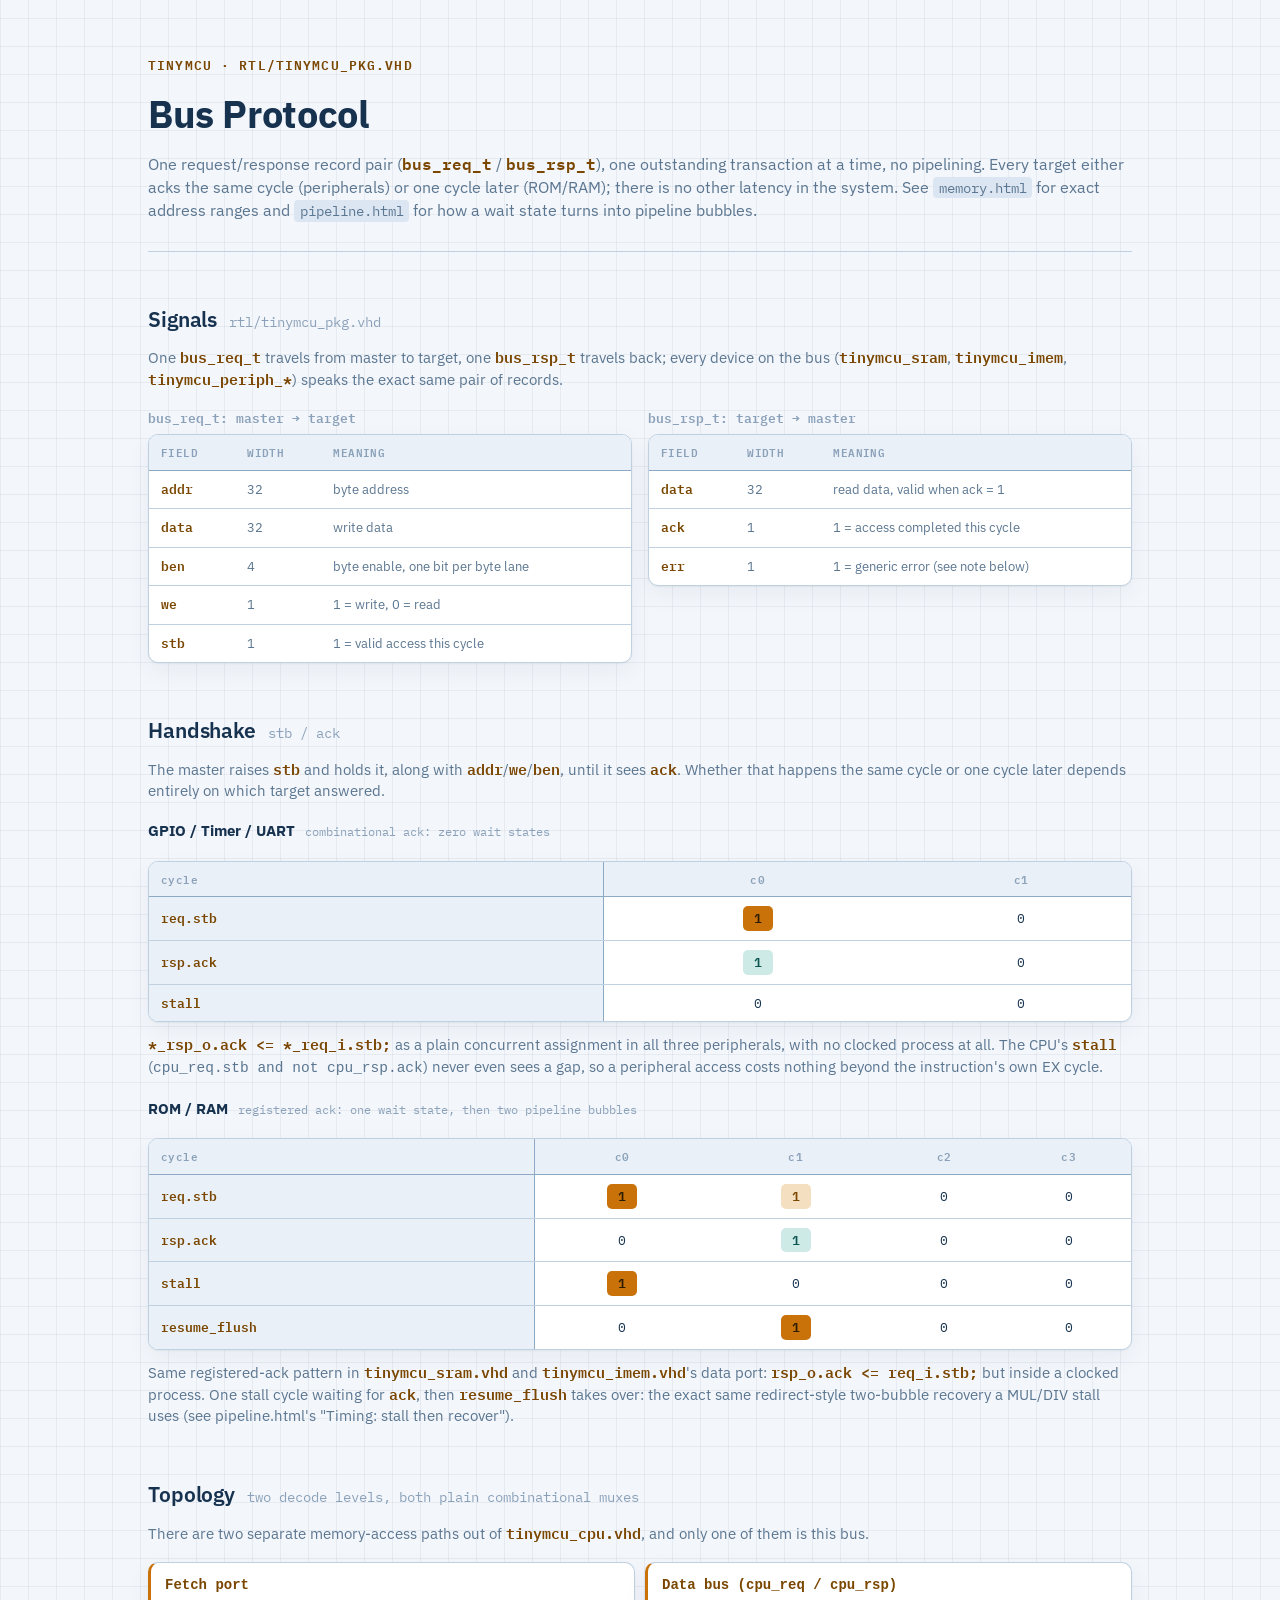
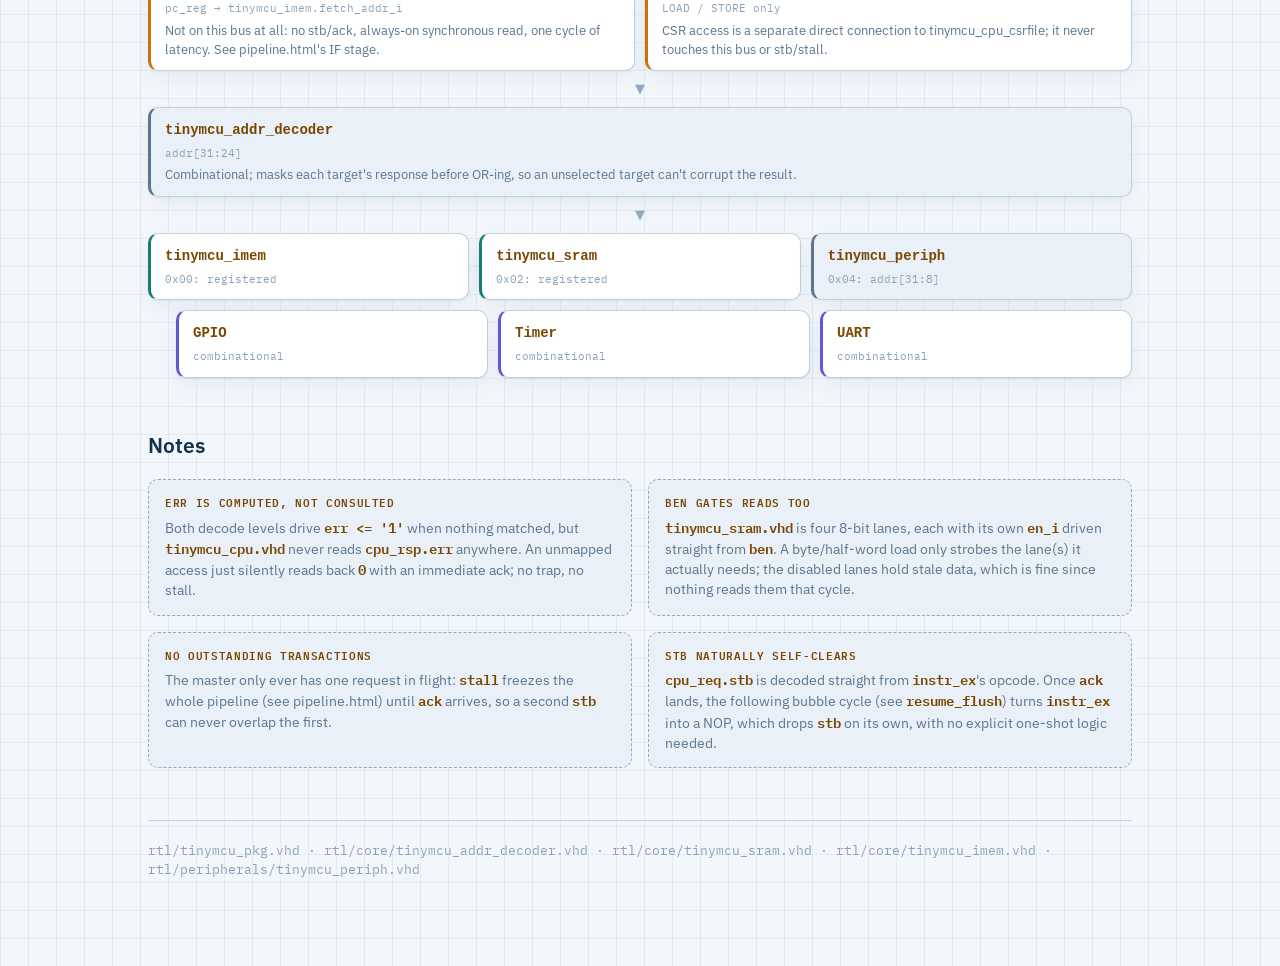
==== commit cd9755f3: "Update documentation" ====
--- a/docs/bus.html
+++ b/docs/bus.html
@@ -105,7 +105,7 @@
     <p>
       One request/response record pair (<span class="ref">bus_req_t</span> / <span class="ref">bus_rsp_t</span>),
       one outstanding transaction at a time, no pipelining. Every target either acks the
-      same cycle (peripherals) or one cycle later (ROM/RAM) - there is no other
+      same cycle (peripherals) or one cycle later (ROM/RAM); there is no other
       latency in the system. See <code>memory.html</code> for exact address ranges and
       <code>pipeline.html</code> for how a wait state turns into pipeline bubbles.
     </p>
@@ -118,14 +118,14 @@
     </div>
     <p class="lead">
       One <span class="ref">bus_req_t</span> travels from master to target, one
-      <span class="ref">bus_rsp_t</span> travels back - every device on the bus
+      <span class="ref">bus_rsp_t</span> travels back; every device on the bus
       (<span class="ref">tinymcu_sram</span>, <span class="ref">tinymcu_imem</span>,
       <span class="ref">tinymcu_periph_*</span>) speaks the exact same pair of records.
     </p>
 
     <div class="signal-pair">
       <div>
-        <p class="signal-title">bus_req_t - master &rarr; target</p>
+        <p class="signal-title">bus_req_t: master &rarr; target</p>
         <div class="table-wrap">
           <table class="map">
             <thead><tr><th>Field</th><th>Width</th><th>Meaning</th></tr></thead>
@@ -140,7 +140,7 @@
         </div>
       </div>
       <div>
-        <p class="signal-title">bus_rsp_t - target &rarr; master</p>
+        <p class="signal-title">bus_rsp_t: target &rarr; master</p>
         <div class="table-wrap">
           <table class="map">
             <thead><tr><th>Field</th><th>Width</th><th>Meaning</th></tr></thead>
@@ -161,15 +161,15 @@
       <span class="section-sub">stb / ack</span>
     </div>
     <p class="lead">
-      The master raises <span class="ref">stb</span> and holds it - along with
-      <span class="ref">addr</span>/<span class="ref">we</span>/<span class="ref">ben</span> -
+      The master raises <span class="ref">stb</span> and holds it, along with
+      <span class="ref">addr</span>/<span class="ref">we</span>/<span class="ref">ben</span>,
       until it sees <span class="ref">ack</span>. Whether that happens the same cycle or one
       cycle later depends entirely on which target answered.
     </p>
 
     <div class="scenario-head">
       <span class="scenario-title">GPIO / Timer / UART</span>
-      <span class="scenario-cost">combinational ack - zero wait states</span>
+      <span class="scenario-cost">combinational ack: zero wait states</span>
     </div>
     <div class="timing-wrap">
       <table class="timing">
@@ -183,14 +183,14 @@
     </div>
     <p class="lead">
       <span class="ref">*_rsp_o.ack &lt;= *_req_i.stb;</span> as a plain concurrent
-      assignment in all three peripherals - no clocked process at all. The CPU's
+      assignment in all three peripherals, with no clocked process at all. The CPU's
       <span class="ref">stall</span> (<code>cpu_req.stb and not cpu_rsp.ack</code>) never
       even sees a gap, so a peripheral access costs nothing beyond the instruction's own EX cycle.
     </p>
 
     <div class="scenario-head">
       <span class="scenario-title">ROM / RAM</span>
-      <span class="scenario-cost">registered ack - one wait state, then two pipeline bubbles</span>
+      <span class="scenario-cost">registered ack: one wait state, then two pipeline bubbles</span>
     </div>
     <div class="timing-wrap">
       <table class="timing">
@@ -207,9 +207,9 @@
       Same registered-ack pattern in <span class="ref">tinymcu_sram.vhd</span> and
       <span class="ref">tinymcu_imem.vhd</span>'s data port: <span class="ref">rsp_o.ack &lt;= req_i.stb;</span>
       but inside a clocked process. One stall cycle waiting for <span class="ref">ack</span>,
-      then <span class="ref">resume_flush</span> takes over - the exact same
+      then <span class="ref">resume_flush</span> takes over: the exact same
       redirect-style two-bubble recovery a MUL/DIV stall uses (see pipeline.html's
-      "Timing - stall then recover").
+      "Timing: stall then recover").
     </p>
   </section>
 
@@ -228,12 +228,12 @@
         <div class="node master">
           <span class="n-name">Fetch port</span>
           <span class="n-sub">pc_reg &rarr; tinymcu_imem.fetch_addr_i</span>
-          <span class="n-desc">Not on this bus at all - no stb/ack, always-on synchronous read, one cycle of latency. See pipeline.html's IF stage.</span>
+          <span class="n-desc">Not on this bus at all: no stb/ack, always-on synchronous read, one cycle of latency. See pipeline.html's IF stage.</span>
         </div>
         <div class="node master">
           <span class="n-name">Data bus (cpu_req / cpu_rsp)</span>
           <span class="n-sub">LOAD / STORE only</span>
-          <span class="n-desc">CSR access is a separate direct connection to tinymcu_cpu_csrfile - it never touches this bus or stb/stall.</span>
+          <span class="n-desc">CSR access is a separate direct connection to tinymcu_cpu_csrfile; it never touches this bus or stb/stall.</span>
         </div>
       </div>
 
@@ -252,15 +252,15 @@
       <div class="topo-row">
         <div class="node leaf">
           <span class="n-name">tinymcu_imem</span>
-          <span class="n-sub">0x00 - registered</span>
+          <span class="n-sub">0x00: registered</span>
         </div>
         <div class="node leaf">
           <span class="n-name">tinymcu_sram</span>
-          <span class="n-sub">0x02 - registered</span>
+          <span class="n-sub">0x02: registered</span>
         </div>
         <div class="node decoder">
           <span class="n-name">tinymcu_periph</span>
-          <span class="n-sub">0x04 - addr[31:8]</span>
+          <span class="n-sub">0x04: addr[31:8]</span>
         </div>
       </div>
 
@@ -292,7 +292,7 @@
           Both decode levels drive <span class="ref">err &lt;= '1'</span> when nothing
           matched, but <span class="ref">tinymcu_cpu.vhd</span> never reads
           <span class="ref">cpu_rsp.err</span> anywhere. An unmapped access just silently
-          reads back <span class="ref">0</span> with an immediate ack - no trap, no stall.
+          reads back <span class="ref">0</span> with an immediate ack; no trap, no stall.
         </p>
       </div>
       <div class="note">
@@ -300,7 +300,7 @@
         <p>
           <span class="ref">tinymcu_sram.vhd</span> is four 8-bit lanes, each with its own
           <span class="ref">en_i</span> driven straight from <span class="ref">ben</span>.
-          A byte/half-word load only strobes the lane(s) it actually needs - the
+          A byte/half-word load only strobes the lane(s) it actually needs; the
           disabled lanes hold stale data, which is fine since nothing reads them that cycle.
         </p>
       </div>
@@ -319,7 +319,7 @@
           <span class="ref">instr_ex</span>'s opcode. Once <span class="ref">ack</span> lands,
           the following bubble cycle (see <span class="ref">resume_flush</span>) turns
           <span class="ref">instr_ex</span> into a NOP, which drops <span class="ref">stb</span>
-          on its own - no explicit one-shot logic needed.
+          on its own, with no explicit one-shot logic needed.
         </p>
       </div>
     </div>
--- a/docs/tinymcu-docs.css
+++ b/docs/tinymcu-docs.css
@@ -34,6 +34,9 @@
   --accent-3: #5b5bd6;
   --accent-3-soft: #e1e0fa;
   --accent-3-ink: #3a3ab0;
+  --accent-4: #b3327c;
+  --accent-4-soft: #f6dcec;
+  --accent-4-ink: #7a1f57;
   --shadow: 0 1px 2px rgba(22, 50, 79, 0.06), 0 8px 24px rgba(22, 50, 79, 0.05);
 }
 
@@ -58,6 +61,9 @@
     --accent-3: #9d9dff;
     --accent-3-soft: #2a2a5c;
     --accent-3-ink: #c1c1ff;
+    --accent-4: #ff8fc4;
+    --accent-4-soft: #4a1f36;
+    --accent-4-ink: #ffc2e0;
     --shadow: 0 1px 2px rgba(0, 0, 0, 0.3), 0 12px 28px rgba(0, 0, 0, 0.35);
   }
 }
@@ -82,6 +88,9 @@
   --accent-3: #9d9dff;
   --accent-3-soft: #2a2a5c;
   --accent-3-ink: #c1c1ff;
+  --accent-4: #ff8fc4;
+  --accent-4-soft: #4a1f36;
+  --accent-4-ink: #ffc2e0;
   --shadow: 0 1px 2px rgba(0, 0, 0, 0.3), 0 12px 28px rgba(0, 0, 0, 0.35);
 }
 
@@ -228,6 +237,38 @@
   font-family: "IBM Plex Mono", monospace;
   color: var(--accent-ink);
   font-weight: 600;
+}
+
+/* ---------- table.bits (compact value/meaning enumerations, nested
+   inside a table.map desc/encoding cell -- e.g. "1 = output, 0 =
+   input") ---------- */
+table.bits {
+  border-collapse: collapse;
+  width: auto;
+  font-size: 12px;
+  margin: 6px 0 2px;
+}
+table.bits th, table.bits td {
+  padding: 3px 10px;
+  text-align: left;
+  border-bottom: 1px solid var(--line);
+  vertical-align: top;
+}
+table.bits thead th {
+  color: var(--ink-faint);
+  font-weight: 600;
+  font-size: 10px;
+  letter-spacing: 0.04em;
+  text-transform: uppercase;
+  font-family: "IBM Plex Mono", monospace;
+  border-bottom: 1px solid var(--line-strong);
+}
+table.bits tbody tr:last-child td { border-bottom: none; }
+table.bits td.val {
+  font-family: "IBM Plex Mono", monospace;
+  font-weight: 600;
+  color: var(--accent-ink);
+  white-space: nowrap;
 }
 
 /* ---------- table.timing (cycle-by-cycle traces) ---------- */
